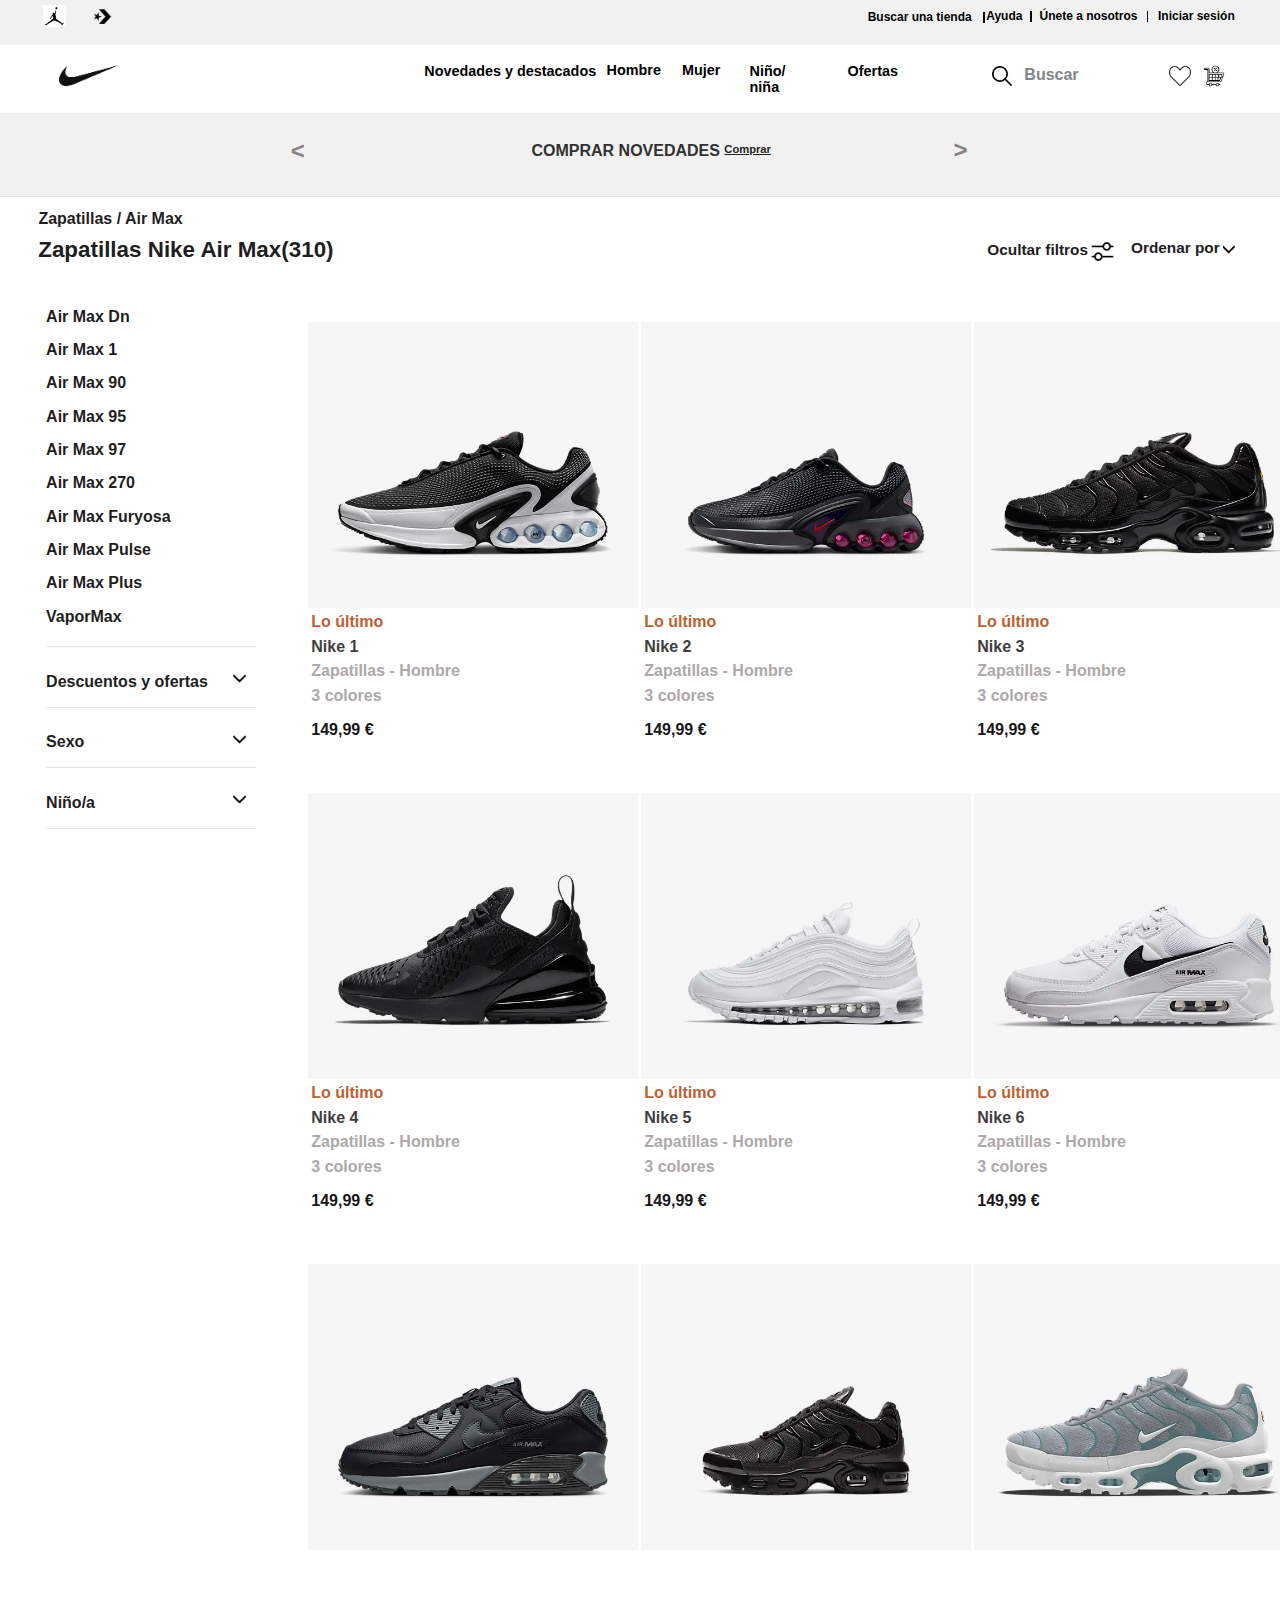
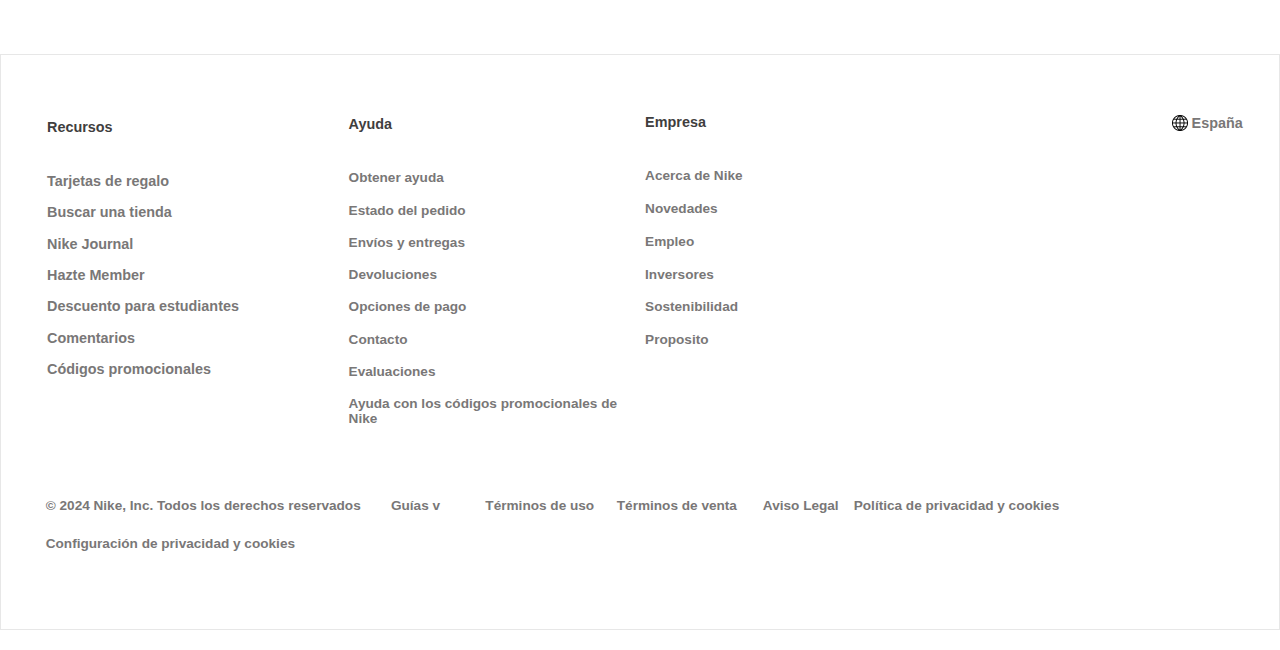
==== NIKE/index.html @ c5af4307 "Add files via upload" ====
<!DOCTYPE html>
    <html lang="en">

    <head>
        <meta charset="UTF-8">
        <meta name="viewport" content="width=device-width, initial-scale=1.0">
        <title>Document</title>
        <link rel="stylesheet" href="style.css">
    </head>

    <body>
        <div class="contenedor">
            <div class="parte1">

                <div class="encavesado1"></div>

                
                <div class="encavesado2"></div>
                <div class="encavesado3">
                    <h1>Buscar una tienda</h1>
                    <div class="lineacorta1"></div>
                </div>
                <div class="encavesado4">
                    <h1>Ayuda</h1>
                    <div class="lineacorta2"></div>
                </div>
                <div class="encavesado5">
                    <h1>Únete a nosotros</h1>
                    <div class="lineacorta3"></div>
                </div>
                <div class="encavesado6">
                    <h1>Iniciar sesión</h1>
                </div>

            </div>


            <div class="parte2">

                <div class="parte2encabesa1"></div>
                <div class="parte2encabesa2">
                    <h1>Novedades y destacados</h1>
                </div>
                <div class="parte2encabesa3">
                    <h1>Hombre</h1>
                </div>
                <div class="parte2encabesa4">
                    <h1>Mujer</h1>
                </div>
                <div class="parte2encabesa5">
                    <h1>Niño/ niña</h1>
                </div>
                <div class="parte2encabesa6">
                    <h1>Ofertas</h1>
                </div>
                <div class="parte2encabesa7">
                    <button class="chance">
                        <h1>Buscar</h1>
                    </button>
                </div>
                <button class="parte2encabesa8"></button>
                <button class="parte2encabesa9" id="boton-redirigir"></button>

<script>
    document.getElementById("boton-redirigir").addEventListener("click", function() {
        window.location.href = "parte3_3.html"; // Redirige a index3.html
    });
</script>

            </div>


            <div class="parte3">
                <div class="parte3cabeza1">
                    <h1><</h1>
                </div>
                <div class="parte3cabeza2">
                    <h1>COMPRAR NOVEDADES</h1>
                </div>
                <div class="parte3cabeza3">
                    <h1>Comprar</h1>
                </div>
                <div class="parte3cabeza4">
                    <h1>></h1>
                </div>
            </div>
            <div class="parte4">
                <div class="parte4cabeza1">
                    <div class="Rr1">
                        <h1>Zapatillas / Air Max</h1>
                    </div>
                    <div class="Rr2">
                        <div class="parte4secc1">
                            <h1>Zapatillas Nike Air Max(310)</h1>
                        </div>
                        <div class="parte4secc2">
                            <h1>Ocultar filtros</h1>
                        </div>
                        <div class="parte4secc3"></div>
                        <div class="parte4secc4">
                            <h1>Ordenar por</h1>
                        </div>
                        <div class="parte4secc5"></div>
                    </div>
                </div>

                <div class="parte4cabeza2">
                    <div class="parte4cabeza2secc1">
                        <div class="cabeza">
                            <a href="#">
                                <h1>Air Max Dn</h1>
                            </a>
                            <a href="#">
                                <h1>Air Max 1</h1>
                            </a>
                            <a href="#">
                                <h1>Air Max 90</h1>
                            </a>
                            <a href="#">
                                <h1>Air Max 95</h1>
                            </a>
                            <a href="#">
                                <h1>Air Max 97</h1>
                            </a>
                            <a href="#">
                                <h1>Air Max 270</h1>
                            </a>
                            <a href="#">
                                <h1>Air Max Furyosa</h1>
                            </a>
                            <a href="#">
                                <h1>Air Max Pulse</h1>
                            </a>
                            <a href="#">
                                <h1>Air Max Plus</h1>
                            </a>
                            <a href="#">
                                <h1>VaporMax</h1>
                            </a>
                        </div>

                        <div class="primera4_2">
                            <div class="cabeza1">
                                <a href="#">
                                    <h1>Descuentos y ofertas</h1>
                                </a>
                            </div>
                            <div class="cabeza2">
                                <a href="#">
                                    <h1>Sexo</h1>
                                </a>
                            </div>
                            <div class="cabeza3">
                                <a href="#">
                                    <h1>Niño/a</h1>
                                </a>
                            </div>
                            <div class="cabeza4">
                                <a href="#">
                                    <h1>Filtrar por precio</h1>
                                </a>
                            </div>
                            <div class="cabeza5">
                                <a href="#">
                                    <h1>Color</h1>
                                </a>
                            </div>
                            <div class="cabeza6">
                                <a href="#">
                                    <h1>Colecciones(1)</h1>
                                </a>
                            </div>
                            <div class="cabeza7">
                                <a href="#">
                                    <h1>Altura de las Zapatillas</h1>
                                </a>
                            </div>
                            <div class="cabeza8">
                                <a href="#">
                                    <h1>Deportes</h1>
                                </a>
                            </div>
                        </div>
                    </div>

                    <div class="parte4cabeza2secc2">
                        <div id="producto-grid" class="producto-grid"></div>
                    </div>
                </div>
            </div>

            <div class="parte5">

                <div class="parte5final1">
                    <div class="parte5prte1_1">
                        <h1>Recursos</h1>
                        <h2>Tarjetas de regalo</h2>
                            <h2>
                            Buscar una tienda</h2>
                            <h2>
                            Nike Journal</h2>
                            <h2>
                            Hazte Member</h2>
                            <h2>
                            Descuento para estudiantes</h2>
                            <h2>
                            Comentarios</h2>
                            <h2>
                            Códigos promocionales</h2>
                    </div>
                    <div class="parte5prte1_2">
                        <h1>Ayuda</h1>
                        <h2>
                            Obtener ayuda</h2>
                            <h2>
                            Estado del pedido</h2>
                            <h2>
                            Envíos y entregas</h2>
                            <h2>
                            Devoluciones</h2>
                            <h2>
                            Opciones de pago</h2>
                            <h2>
                            Contacto</h2>
                            <h2>
                            Evaluaciones</h2>
                            <h2>
                            Ayuda con los códigos promocionales de Nike</h2>
                    </div>
                    <div class="parte5prte1_3">
                        <h1>Empresa</h1>
                            <h2>
                            Acerca de Nike</h2>
                            <h2>
                            Novedades</h2>
                            <h2>
                            Empleo</h2>
                            <h2>
                            Inversores</h2>
                            <h2>
                            Sostenibilidad</h2>
                            <h2>
                            Proposito</h2>
                    </div>
                    <div class="parte5prte1_4">
                        <div class="esp">
                        <h1>España</h1>
                    </div>
                    </div>
                </div>
                <div class="parte5final2">
                    <h1>© 2024 Nike, Inc. Todos los derechos reservados 

                        &nbsp &nbsp &nbsp &nbspGuías  v
                        
                        &nbsp &nbsp &nbsp &nbsp &nbsp &nbspTérminos de uso
                        
                        &nbsp &nbsp &nbspTérminos de venta
                        
                        &nbsp &nbsp &nbsp Aviso Legal 
                        
                        &nbsp &nbspPolítica de privacidad y cookies</h1>
                </div>
                <div class="parte5final3">
                    <h1>Configuración de privacidad y cookies</h1>
                </div>


            </div>
        </div>

        <script src="js.js"></script>
    </body>

    </html>
---- NIKE/style.css ----
* {
    margin: 0;
    padding: 0;
    box-sizing: border-box;
    font-family: sans-serif;
}

body {
    background-color: rgba(54, 54, 54, 0.411);
    display: flex;
    justify-content: center;
    align-items: center;
    min-height: 100vh;
}

.contenedor {
    position: relative;
    width: 100%;

    max-width: 1400px;
    min-height: 2250px;


    background-color: white;
    display: grid;
    grid-template-rows: 2% 3% 3.7% 64.8% 25.6%;
    

}


/*parte 1*/

.parte1 {
    display: grid;
    grid-template-columns: 0.9fr 9fr 2fr 1fr 1fr 1fr;
    background-color: #978b8b1f;
}

.encavesado1 {
    background-image: url(jordan.png);
    background-size: 23px;
    background-position: 80% 60%;
    background-repeat: no-repeat;
    height: 30px;

}

.encavesado2 {
    background-image: url(Converse-logo-3.png);
    background-size: 27px;
    background-position: 1.6% 58%;
    background-repeat: no-repeat;

    height: 30px;

}

.encavesado3 h1 {
    font-size: 0.75rem;
    margin-top: 6%;
    margin-left: 10%;
}


.encavesado4 h1 {
    font-size: 0.75rem;
    margin-top: 11%;
    margin-left: -42%;
}

.encavesado5 h1 {
    font-size: 0.75rem;
    margin-top: 11%;
    margin-left: -80%;
}

.encavesado6 h1 {
    font-size: 0.75rem;
    margin-top: 11%;
    margin-left: -42%;
}

.encavesado3 .lineacorta1 {
    width: 0.1rem;
    height: 0.7rem;
    margin-top: -0.8rem;
    margin-left: 8.3rem;
    background-color: #000000;
    position: absolute;
}

.encavesado4 .lineacorta2 {
    width: 0.1rem;
    height: 0.7rem;
    margin-top: -0.8rem;
    margin-left: 0.5rem;
    background-color: #000000;
    position: absolute;
}

.encavesado5 .lineacorta3 {
    width: 0.1rem;
    height: 0.7rem;
    margin-top: -0.8rem;
    margin-left: 2.4rem;
    background-color: #000000;
    position: absolute;
}

/*parte 2*/

.parte2 {    
    display: grid;
    grid-template-columns: 1.3fr 3.9fr 0.6fr 0.5fr 0.8fr 1fr 2fr 0.5fr 0.5fr;
}

.parte2encabesa1 {
    background-image: url(nike.png);
    background-size: 80px;
    background-position: 70% 45%;
    background-repeat: no-repeat;
    height: 60px;
}

.parte2encabesa2 h1 {
    font-size: 0.9rem;
    margin-top: 4%;
    margin-left: 61%;
}

.parte2encabesa3 h1 {
    font-size: 0.9rem;
    margin-top: 25%;
    margin-left: 10%;
}

.parte2encabesa4 h1 {
    font-size: 0.9rem;
    margin-top: 30%;
    margin-left: 23%;
}

.parte2encabesa5 h1 {
    font-size: 0.9rem;
    margin-top: 20%;
    margin-left: 25%;
}

.parte2encabesa6 h1 {
    font-size: 0.9rem;
    margin-top: 16%;
    margin-left: 25%;
}



.chance {
    margin-top: 10px;
    margin-left: 45px;
    width: 180px;
    height: 40px;

    background-image: url(lupa.png);
    background-size: 20px;
    background-position: 7% 58%;
    background-repeat: no-repeat;

    border: 2px solid white; 
    background-color: #ffffff; 
    transition: background-color 0.01s ;

    border-top-left-radius: 15px;
    border-bottom-left-radius: 15px;
    border-top-right-radius: 15px;
    border-bottom-right-radius: 15px;

}

.parte2encabesa8:hover,.parte2encabesa9:hover, .chance:hover {
    background-color: #f1ebeb; 
}


.chance h1 {
    font-size: 1rem;  
    margin-left: -20%;
    color: rgb(130, 135, 139);
}

.parte2encabesa8 {
    margin-top: 10px;
    margin-left: -4px;
    width: 40px;
    height: 40px;
    border-radius: 45%;

    background-image: url(corazon.png);
    background-size: 22px;
    background-position: 45% 58%;
    background-repeat: no-repeat;

    border: 2px solid white; 
    background-color: #ffffff; 
    transition: background-color 0.01s ;


}
.parte2encabesa9 {
    margin-top: 10px;
    margin-left: -28px;
    width: 40px;
    height: 40px;
    border-radius: 45%;

    background-image: url(carrito-de-compras.png);
    background-size: 22px;
    background-position: 45% 58%;
    background-repeat: no-repeat;

    border: 2px solid white; 
    background-color: #ffffff; 
    transition: background-color 0.01s ;


}
/*parte 3*/

.parte3 {    
    display: grid;
    grid-template-columns: 1.1fr 1.5fr 0.3fr 1.7fr;
    background-color: #978b8b1f;
}

.parte3cabeza1 h1 {
    font-size: 1.5rem;      
    margin-left: 95%;
    margin-top: 8%;
    color: rgb(136, 131, 131);
}

.parte3cabeza2 h1 {
    font-size: 1rem;      
    margin-left: 54%;
    margin-top: 7%;
    color: rgb(49, 49, 49);
}

.parte3cabeza3 h1 {
    font-size: 0.7rem;     
    text-decoration: underline; 
    margin-left: 1%;
    margin-top: 36%;
    color: rgb(37, 37, 37);
}


.parte3cabeza4 h1 {
    font-size: 1.5rem;      
    margin-left: 31%;
    margin-top: 5%;
    color: rgb(136, 131, 131);
}

.parte3cabeza1 h1:hover, .parte3cabeza4 h1:hover{
    color: rgb(0, 0, 0);
}

/*parte 4*/

.parte4 {
    display: grid;
    grid-template-rows: auto 1fr;
    border-top: 1px solid rgb(230, 224, 224);
}

.parte4cabeza1 {
    display: grid;
    grid-template-rows: auto 1fr;
}

.Rr2{
    display: grid;
    grid-template-columns: 5fr 0.7fr 0.2fr 0.5fr 0.3fr;
}

.Rr1 h1{
    font-size: 1rem;      
    margin-left: 3%;
    margin-top: 1%;
    color: rgb(31, 30, 30);
}

.parte4secc1 h1{
    font-size: 1.4rem;      
    margin-left: 4%;
    margin-top: 1%;
    color: rgb(31, 30, 30); 
}
.parte4secc2 h1{
    font-size: 0.96rem;      
    margin-left: 24%;
    margin-top: 10%;
    color: rgb(31, 30, 30); 
}
.parte4secc3{
    background-image: url(filtrar.png);
    background-size: 27px;
    background-position: 1.6% 10px;
    background-repeat: no-repeat;

    height: 40px;
}
.parte4secc4 h1{
    font-size: 0.96rem;      
    margin-left: 4%;
    margin-top: 12%;
    color: rgb(31, 30, 30); 
}
.parte4secc5{
    background-image: url(flecha-hacia-abajo-para-navegar.png);
    background-size: 13px;
    background-position: -1.6% 15px;
    background-repeat: no-repeat;

    height: 40px;
}

.Rr1 h1:hover{
    color: rgb(136, 131, 131);
}


.parte4cabeza2{    
    display: grid;
    grid-template-columns: 0.25fr 1fr;
}

.parte4cabeza2secc1 {
    position: sticky; 
    top: 0; 
    height: 530px; 
    display: grid;
    grid-template-rows: 0.9fr 1fr;   
    overflow-y: auto;
    max-height: 550px;    
    margin-top: 40px; 
    z-index: 1; 
}

.parte4cabeza2secc1 {
    position: sticky;
    top: 0; 
    background-color: white;
    z-index: 1; 

}


.parte4cabeza2secc1.scrolling {
    top: 20px; 
  
}


.cabeza{
    margin-top: -6%; 
}


.cabeza h1{
    font-size: 1rem;      
    margin-left: 18%; 
    margin-top: 6%;  
    color: rgb(31, 30, 30); 
}
a {
    text-decoration: none;
    color: inherit;
}

.primera4_2{
    display: grid;
    grid-template-rows: 1fr 1fr 1fr 1fr 1fr 1fr 1fr 1fr ;
}

.cabeza1 h1,
.cabeza2 h1,
.cabeza3 h1,
.cabeza4 h1,
.cabeza5 h1,
.cabeza6 h1,
.cabeza7 h1,
.cabeza8 h1{
    font-size: 1rem;      
    margin-left: 18%; 
    margin-top: 8%; 
    padding-top: 10%;   
    color: rgb(31, 30, 30); 

    background-image: url(flecha-hacia-abajo-para-navegar.png);
    background-size: 13px;
    background-position: 95% 25px;
    background-repeat: no-repeat;

    height: 40px;
    border-top: 1px solid rgb(230, 224, 224);
}



.parte4cabeza2secc1 {
    --sb-track-color: #ffffff;
    --sb-thumb-color: #9b9898;
    --sb-size: 7px;

    
  }
  
  .parte4cabeza2secc1::-webkit-scrollbar {
    width: var(--sb-size);
  }
  
  .parte4cabeza2secc1::-webkit-scrollbar-track {
    background: var(--sb-track-color);
    border-radius: 3px;
  }
  
  .parte4cabeza2secc1::-webkit-scrollbar-thumb {
    background: var(--sb-thumb-color);
    border-radius: 3px;
  }
  


.parte4cabeza2secc2 {
    height: 100%; 
    overflow-y: auto; 
    max-height: 1250px; 

}
.parte4cabeza2secc2 {
    height: 100%; 
    overflow: hidden;
    position: relative; 
    margin-left: 50px;
    margin-top: 35px;
}

.parte4cabeza2secc2::before {
    content: "";
    position: absolute;
    top: 0;
    right: 0;
    width: 20px; 
    height: 100%;
    background: rgba(0, 0, 0, 0); 
    pointer-events: none;
}
.producto-grid {
    display: grid;
    grid-template-columns: repeat(3, 1fr); 
    gap: 1px; 
    padding: 0px;
}

.producto1 {
    height: 450px;
    width: 330px;    
    margin-left: 2px;   
    margin-right: auto;
    margin-top: 6%;
    border-top-left-radius: 5px;
    border-bottom-left-radius: 5px;
    border-top-right-radius: 5px;
    border-bottom-right-radius: 5px; 
    display: grid;
    grid-template-rows: 1fr 0.5fr;
    background-color: white;
  
    
}

.foto1 {
    background-size: cover;
    background-position: center;
    height: 100%;
    width: 100%;
    padding: 0px;
}

.descripcion1 {
    padding: 2px;
    padding: 0px;
}

#L{
    font-size: 1rem;      
    margin-left: 1%; 
    margin-top: 1.5%;  
    color: rgb(190, 95, 51);
  }
  #N{
    font-size: 1rem;      
    margin-left: 1%; 
    margin-top: 2%;  
    color: rgb(63, 62, 62);
  }
  #Z{
    font-size: 1rem;      
    margin-left: 1%; 
    margin-top: 2%;  
    color: rgb(173, 169, 169);
  }
  #C{
    font-size: 1rem;      
    margin-left: 1%; 
    margin-top: 2%;  
    color: rgb(173, 169, 169);
  }

  #e{
    font-size: 1rem;      
    margin-left: 1%; 
    margin-top: 5%;  
    margin-bottom: 10%;
    color: rgb(24, 23, 23);
  }


  /*Parte 5*/

  .parte5 {
    border: 1px solid rgb(231, 231, 231);
    height: 100%;
    display: grid;
    grid-template-rows: 65% 15% 20%;
}

.parte5final1{
display: grid;
grid-template-columns: 20% 30% 10% 40%;
}

.parte5prte1_1 h1{
    font-size: 0.9rem;      
    margin-left: 18%; 
    margin-top: 25%;  
    margin-bottom: 15%;
    color: rgb(63, 62, 62);
}

.parte5prte1_1 h2{
    font-size: 0.9rem;      
    margin-left: 18%; 
    margin-top: 6%; 
    color: rgb(121, 119, 119);
}

.parte5prte1_2 h1{
    font-size: 0.9rem;      
    margin-left: 24%; 
    margin-top: 16%;  
    margin-bottom: 10%;
    color: rgb(63, 62, 62);
}

.parte5prte1_2 h2{
    font-size: 0.85rem;      
    margin-left: 24%; 
    margin-top: 4.5%; 
    color: rgb(121, 119, 119);
}
.parte5prte1_3 h1{
    font-size: 0.9rem;      
    margin-left: 4%; 
    margin-top: 46%;  
    margin-bottom: 30%;
    color: rgb(63, 62, 62);
}

.parte5prte1_3 h2{
    font-size: 0.85rem;      
    margin-left: 4%; 
    margin-top: 14%; 
    color: rgb(121, 119, 119);
}

.esp {
    margin-top: 48px;
    margin-left: 79%;
    width: auto; 
    height: 40px; 
    display: flex;
    align-items: center; 
    background-image: url(red-mundial.png);
    background-size: 16px;
    background-position: left center; 
    background-repeat: no-repeat;
    padding-left: 20px; 
}

.esp h1 {
    font-size: 0.9rem;
    margin: 0; 
    color: rgb(121, 119, 119);
}

.parte5final2 h1{
    font-size: 0.85rem;      
    margin-left: 3.5%; 
    margin-top: 5.5%; 
    color: rgb(121, 119, 119);
}

.parte5final3 h1{
    font-size: 0.85rem;      
    margin-left: 3.5%; 
    margin-top: 1.7%; 
    color: rgb(121, 119, 119);
}
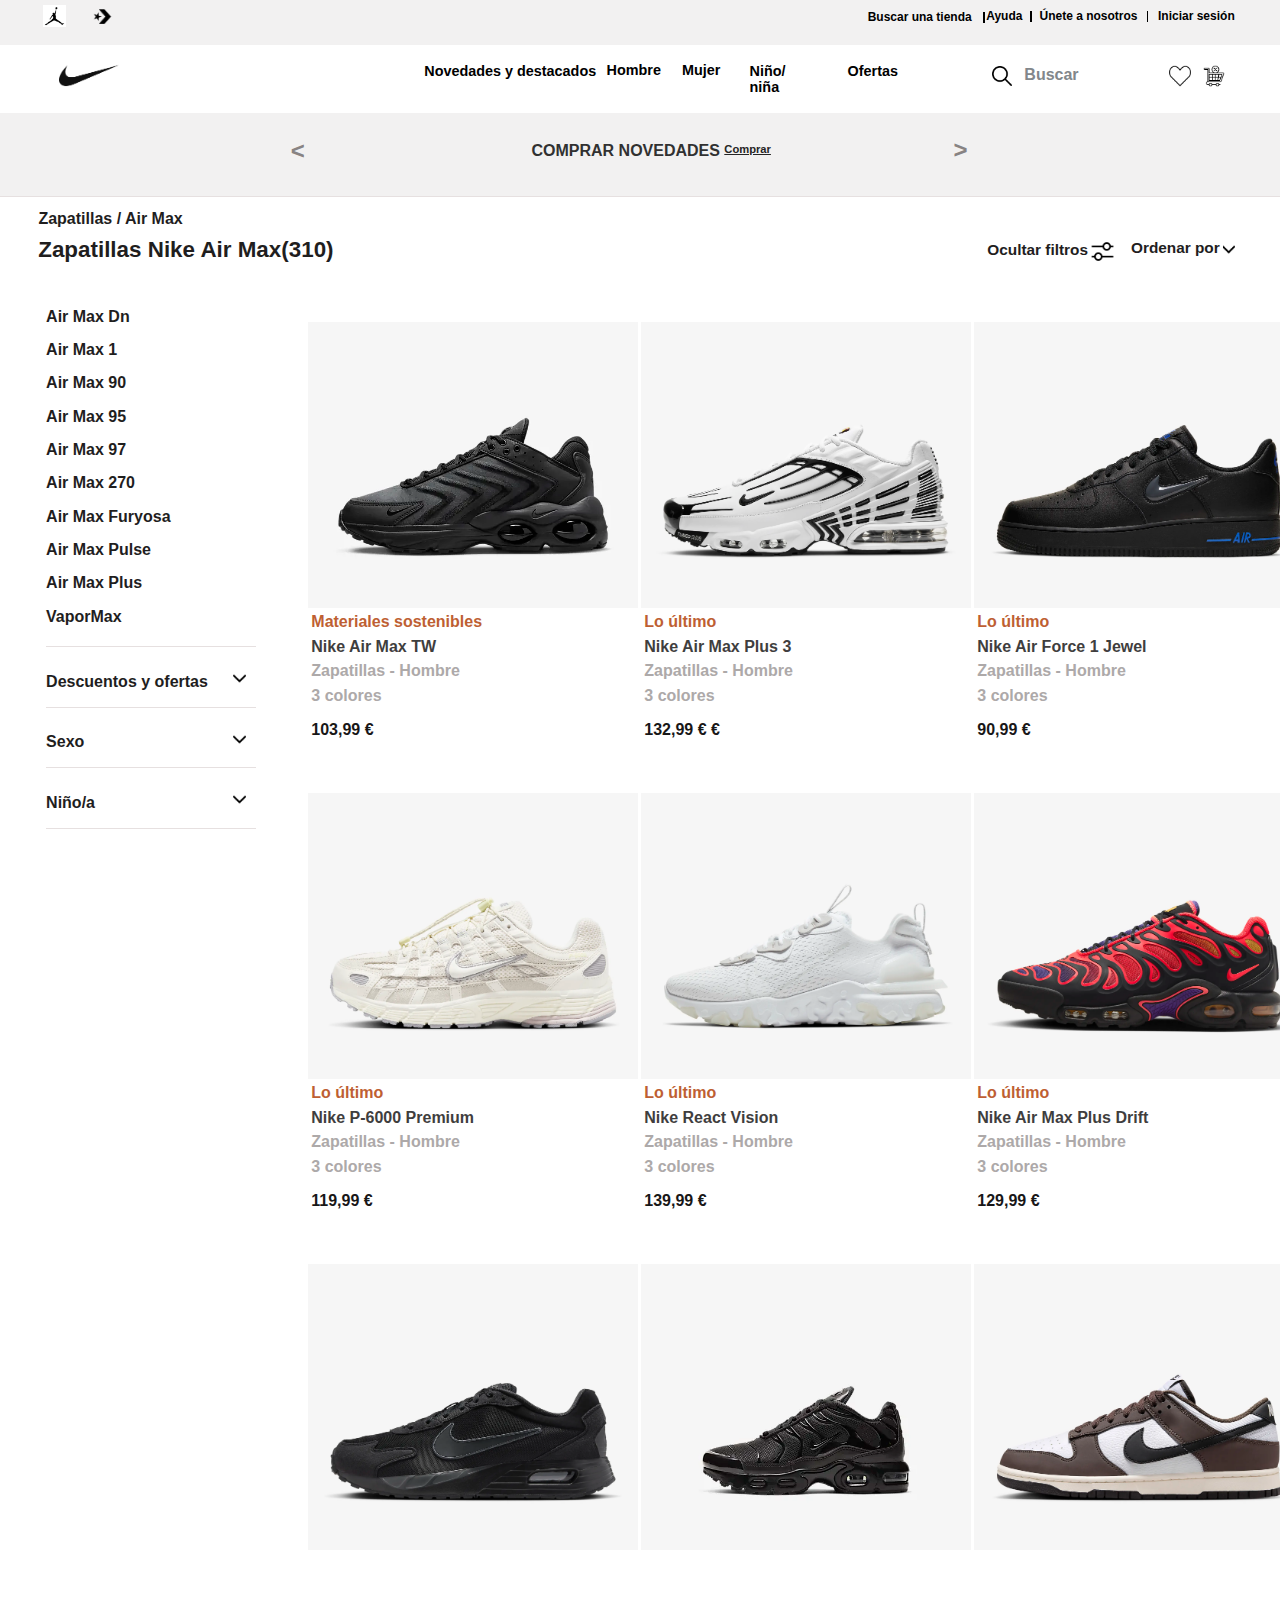
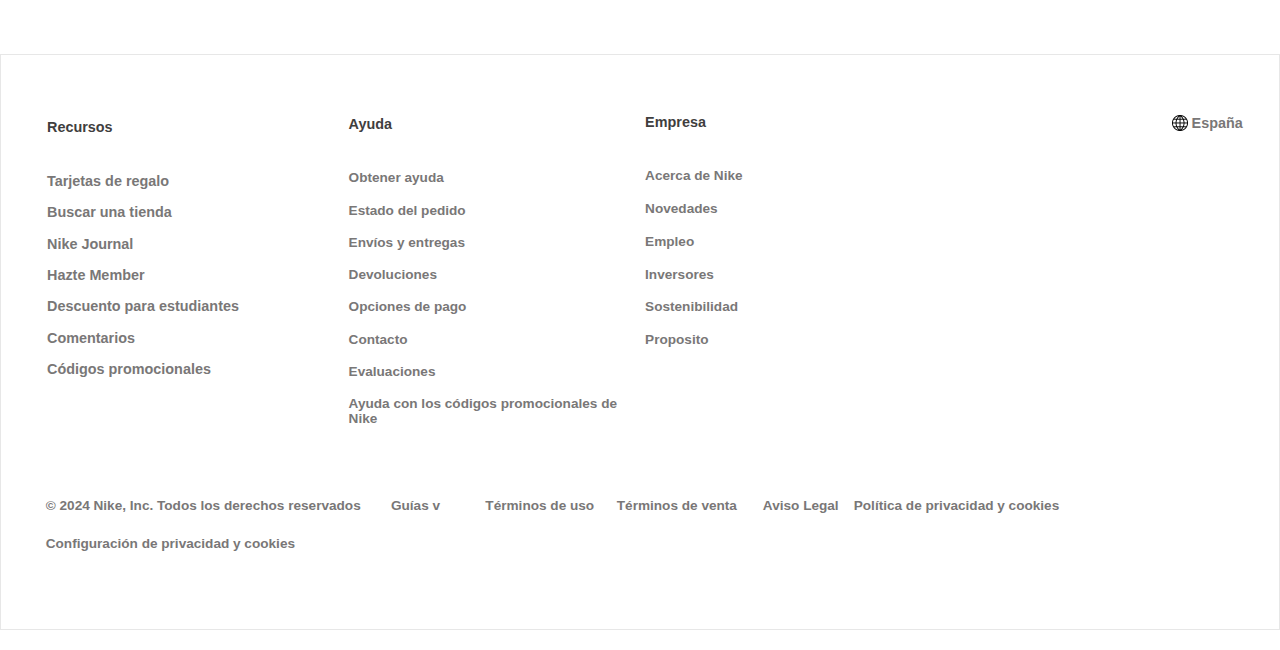
==== commit 2f9e6d0b: "Add files via upload" ====
(no text change in the page or its own stylesheets)
